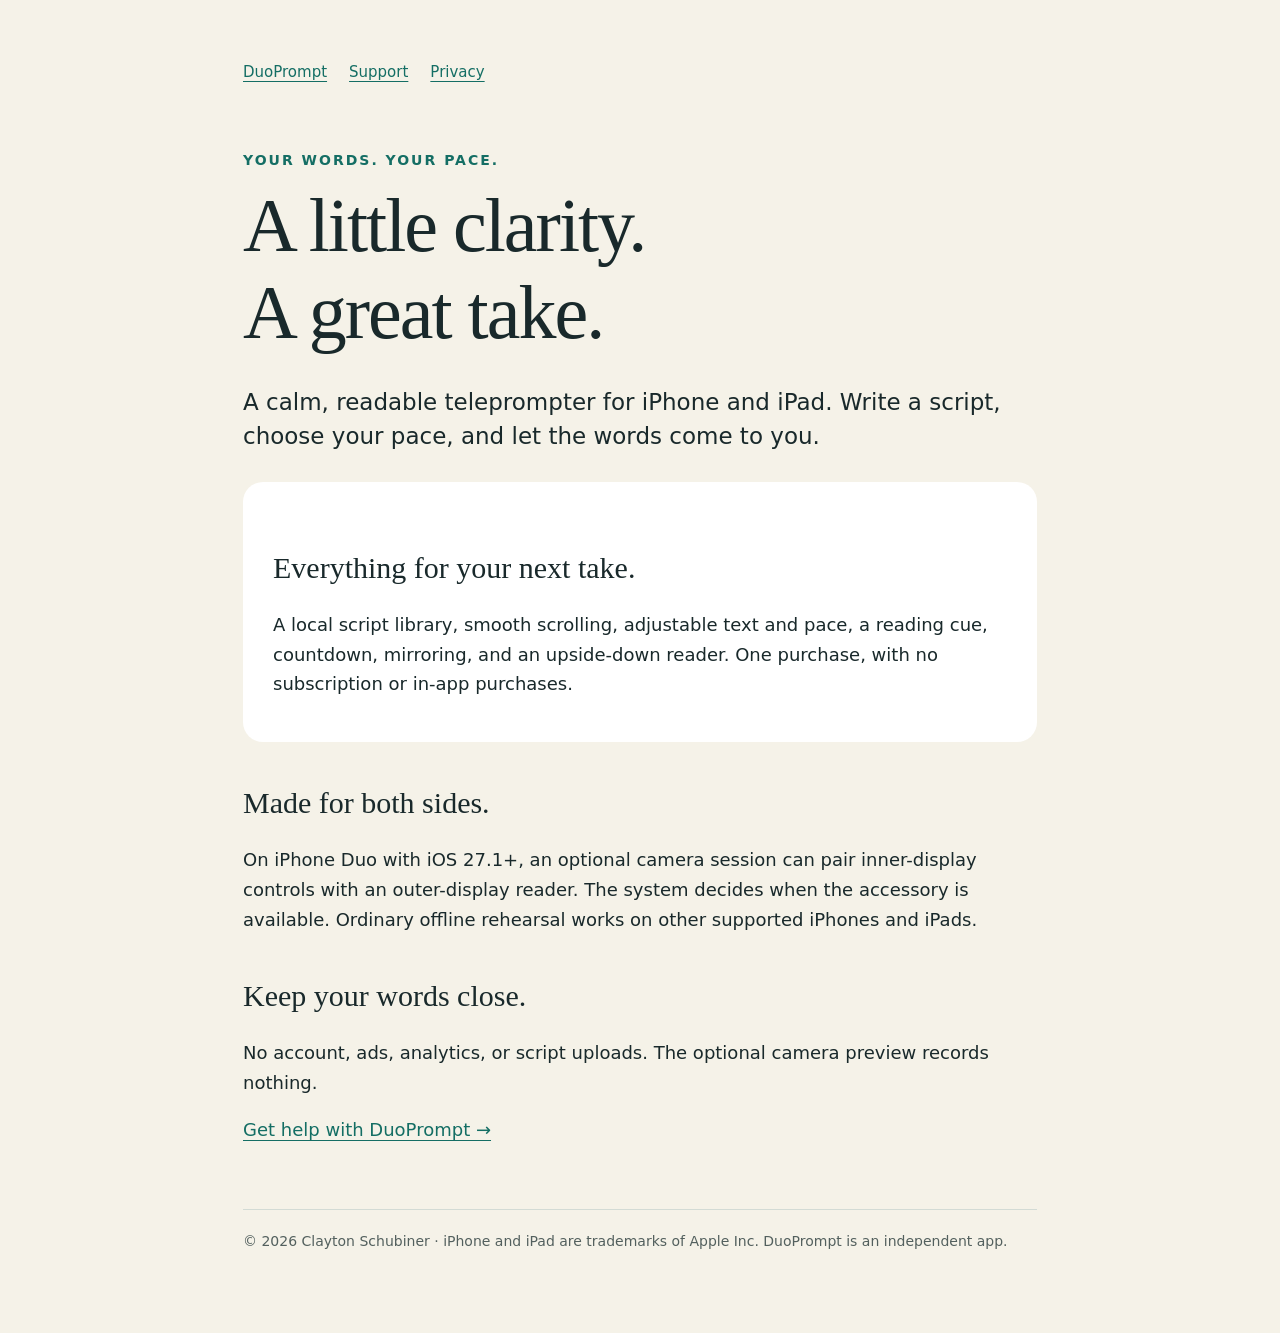
==== index.html @ 7f4309a7 "Publish DuoPrompt support and privacy pages" ====
<!doctype html><html lang="en"><meta charset="utf-8"><meta name="viewport" content="width=device-width,initial-scale=1"><title>DuoPrompt — Your words, your pace</title><meta name="description" content="DuoPrompt is an offline teleprompter for iPhone and iPad, with a camera rehearsal accessory for iPhone Duo."><link rel="stylesheet" href="style.css"><main><nav><a href="./">DuoPrompt</a><a href="support.html">Support</a><a href="privacy.html">Privacy</a></nav><div class="brand">YOUR WORDS. YOUR PACE.</div><h1>A little clarity.<br>A great take.</h1><p class="lead">A calm, readable teleprompter for iPhone and iPad. Write a script, choose your pace, and let the words come to you.</p><div class="box"><h2>Everything for your next take.</h2><p>A local script library, smooth scrolling, adjustable text and pace, a reading cue, countdown, mirroring, and an upside-down reader. One purchase, with no subscription or in-app purchases.</p></div><h2>Made for both sides.</h2><p>On iPhone Duo with iOS 27.1+, an optional camera session can pair inner-display controls with an outer-display reader. The system decides when the accessory is available. Ordinary offline rehearsal works on other supported iPhones and iPads.</p><h2>Keep your words close.</h2><p>No account, ads, analytics, or script uploads. The optional camera preview records nothing.</p><p><a href="support.html">Get help with DuoPrompt →</a></p><footer>© 2026 Clayton Schubiner · iPhone and iPad are trademarks of Apple Inc. DuoPrompt is an independent app.</footer></main></html>
---- style.css ----
:root{color-scheme:light;--paper:#f5f2e8;--ink:#19292b;--teal:#146e64}*{box-sizing:border-box}body{margin:0;background:var(--paper);color:var(--ink);font:18px/1.65 system-ui,-apple-system,sans-serif}main{max-width:850px;margin:0 auto;padding:60px 28px 80px}nav{display:flex;gap:22px;flex-wrap:wrap;margin-bottom:64px;font-size:15px}a{color:var(--teal);text-underline-offset:4px}h1,h2{font-family:Georgia,serif;line-height:1.15;font-weight:500}h1{font-size:clamp(44px,8vw,76px);letter-spacing:-2px;margin:10px 0 28px}h2{font-size:30px;margin-top:44px}.brand{font-weight:700;letter-spacing:2px;font-size:14px;color:var(--teal)}.lead{font-size:23px;line-height:1.5}.box{background:#fff;padding:25px 30px;border-radius:20px;margin:28px 0}.small,footer{font-size:14px;color:#53605e}footer{border-top:1px solid #d3dbd5;margin-top:64px;padding-top:20px}li{margin:10px 0}
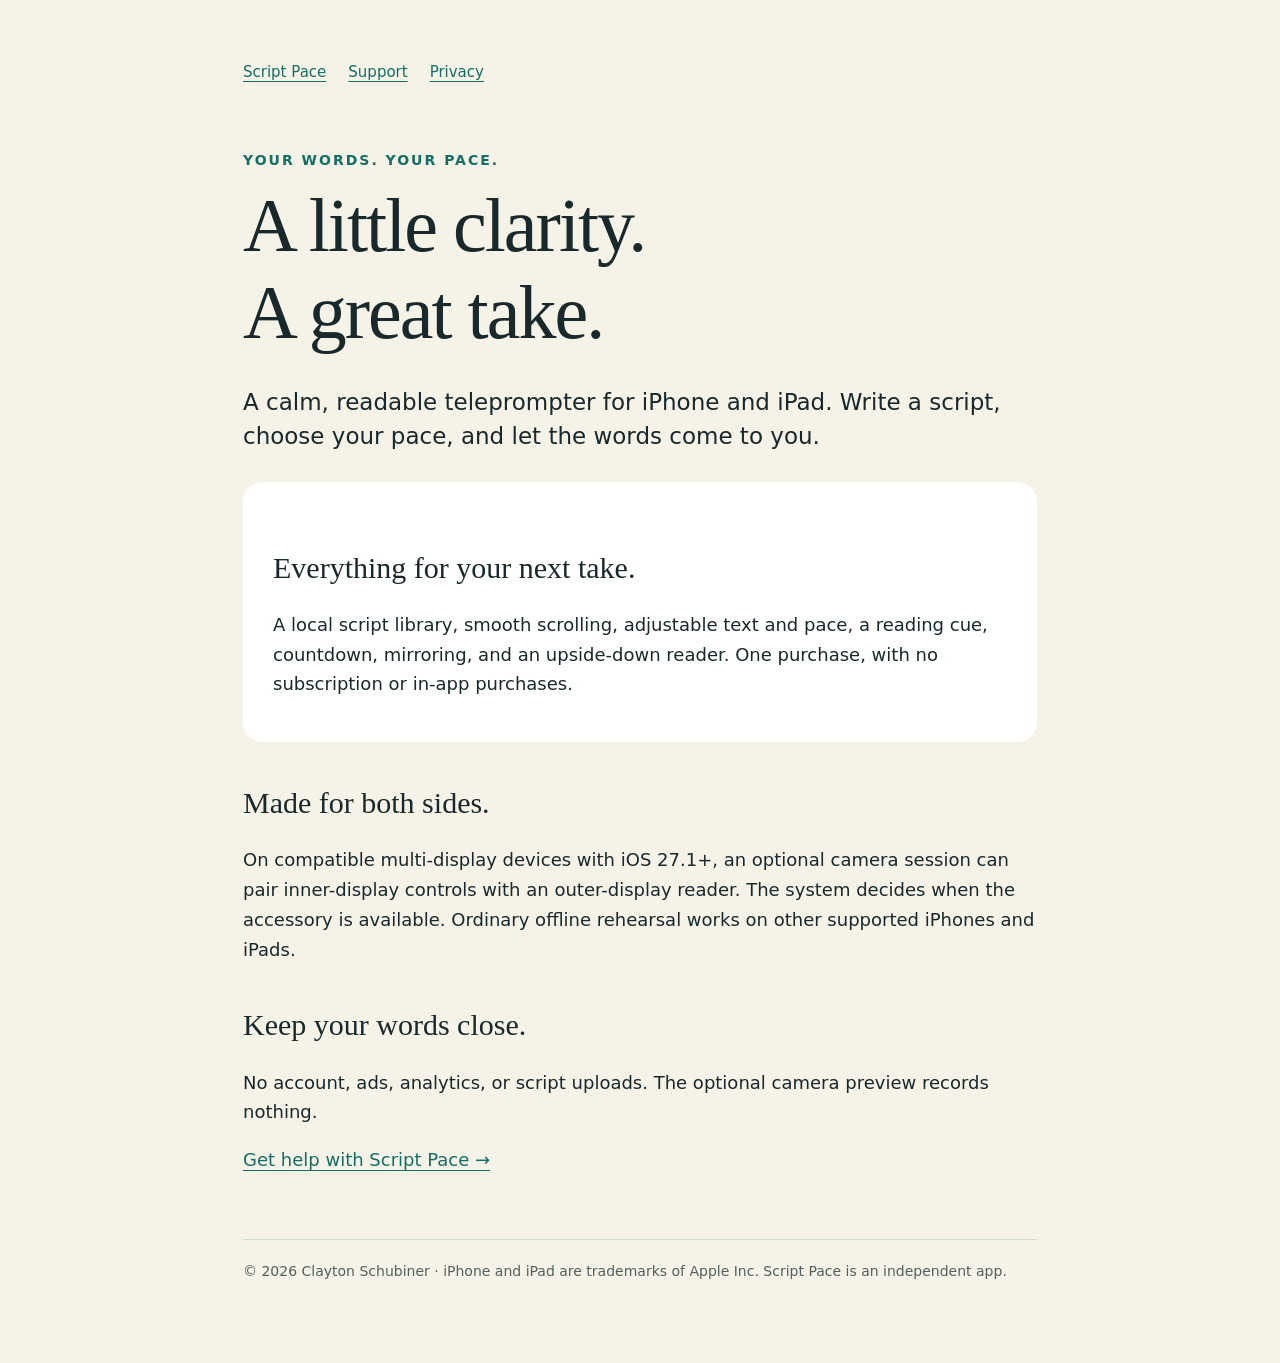
==== commit 5185467b: "Update support pages for Script Pace branding" ====
--- a/index.html
+++ b/index.html
@@ -1 +1 @@
-<!doctype html><html lang="en"><meta charset="utf-8"><meta name="viewport" content="width=device-width,initial-scale=1"><title>DuoPrompt — Your words, your pace</title><meta name="description" content="DuoPrompt is an offline teleprompter for iPhone and iPad, with a camera rehearsal accessory for iPhone Duo."><link rel="stylesheet" href="style.css"><main><nav><a href="./">DuoPrompt</a><a href="support.html">Support</a><a href="privacy.html">Privacy</a></nav><div class="brand">YOUR WORDS. YOUR PACE.</div><h1>A little clarity.<br>A great take.</h1><p class="lead">A calm, readable teleprompter for iPhone and iPad. Write a script, choose your pace, and let the words come to you.</p><div class="box"><h2>Everything for your next take.</h2><p>A local script library, smooth scrolling, adjustable text and pace, a reading cue, countdown, mirroring, and an upside-down reader. One purchase, with no subscription or in-app purchases.</p></div><h2>Made for both sides.</h2><p>On iPhone Duo with iOS 27.1+, an optional camera session can pair inner-display controls with an outer-display reader. The system decides when the accessory is available. Ordinary offline rehearsal works on other supported iPhones and iPads.</p><h2>Keep your words close.</h2><p>No account, ads, analytics, or script uploads. The optional camera preview records nothing.</p><p><a href="support.html">Get help with DuoPrompt →</a></p><footer>© 2026 Clayton Schubiner · iPhone and iPad are trademarks of Apple Inc. DuoPrompt is an independent app.</footer></main></html>
+<!doctype html><html lang="en"><meta charset="utf-8"><meta name="viewport" content="width=device-width,initial-scale=1"><title>Script Pace — Your words, your pace</title><meta name="description" content="Script Pace is an offline teleprompter for iPhone and iPad, with an optional camera rehearsal accessory on compatible devices."><link rel="stylesheet" href="style.css"><main><nav><a href="./">Script Pace</a><a href="support.html">Support</a><a href="privacy.html">Privacy</a></nav><div class="brand">YOUR WORDS. YOUR PACE.</div><h1>A little clarity.<br>A great take.</h1><p class="lead">A calm, readable teleprompter for iPhone and iPad. Write a script, choose your pace, and let the words come to you.</p><div class="box"><h2>Everything for your next take.</h2><p>A local script library, smooth scrolling, adjustable text and pace, a reading cue, countdown, mirroring, and an upside-down reader. One purchase, with no subscription or in-app purchases.</p></div><h2>Made for both sides.</h2><p>On compatible multi-display devices with iOS 27.1+, an optional camera session can pair inner-display controls with an outer-display reader. The system decides when the accessory is available. Ordinary offline rehearsal works on other supported iPhones and iPads.</p><h2>Keep your words close.</h2><p>No account, ads, analytics, or script uploads. The optional camera preview records nothing.</p><p><a href="support.html">Get help with Script Pace →</a></p><footer>© 2026 Clayton Schubiner · iPhone and iPad are trademarks of Apple Inc. Script Pace is an independent app.</footer></main></html>
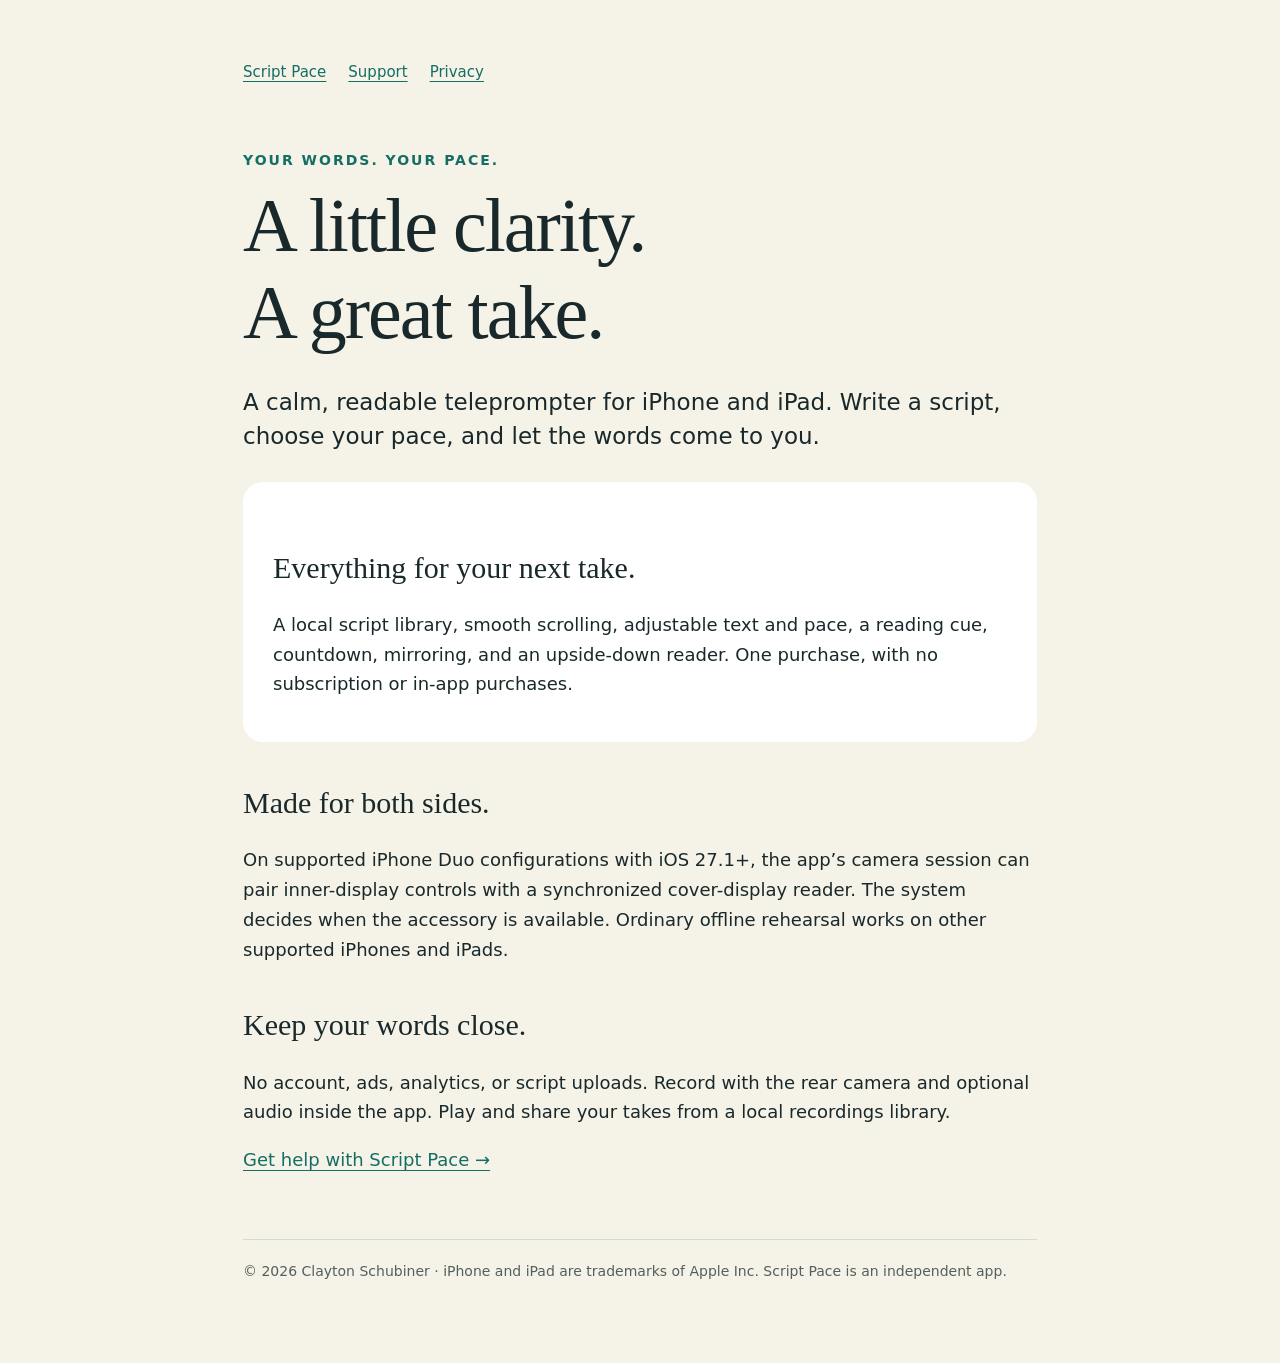
==== commit cb60742a: "Document local recording, permissions, and supported cover reader" ====
--- a/index.html
+++ b/index.html
@@ -1 +1 @@
-<!doctype html><html lang="en"><meta charset="utf-8"><meta name="viewport" content="width=device-width,initial-scale=1"><title>Script Pace — Your words, your pace</title><meta name="description" content="Script Pace is an offline teleprompter for iPhone and iPad, with an optional camera rehearsal accessory on compatible devices."><link rel="stylesheet" href="style.css"><main><nav><a href="./">Script Pace</a><a href="support.html">Support</a><a href="privacy.html">Privacy</a></nav><div class="brand">YOUR WORDS. YOUR PACE.</div><h1>A little clarity.<br>A great take.</h1><p class="lead">A calm, readable teleprompter for iPhone and iPad. Write a script, choose your pace, and let the words come to you.</p><div class="box"><h2>Everything for your next take.</h2><p>A local script library, smooth scrolling, adjustable text and pace, a reading cue, countdown, mirroring, and an upside-down reader. One purchase, with no subscription or in-app purchases.</p></div><h2>Made for both sides.</h2><p>On compatible multi-display devices with iOS 27.1+, an optional camera session can pair inner-display controls with an outer-display reader. The system decides when the accessory is available. Ordinary offline rehearsal works on other supported iPhones and iPads.</p><h2>Keep your words close.</h2><p>No account, ads, analytics, or script uploads. The optional camera preview records nothing.</p><p><a href="support.html">Get help with Script Pace →</a></p><footer>© 2026 Clayton Schubiner · iPhone and iPad are trademarks of Apple Inc. Script Pace is an independent app.</footer></main></html>
+<!doctype html><html lang="en"><meta charset="utf-8"><meta name="viewport" content="width=device-width,initial-scale=1"><title>Script Pace — Your words, your pace</title><meta name="description" content="Script Pace is an offline teleprompter for iPhone and iPad, with an integrated video recording and an optional cover-display reader on compatible devices."><link rel="stylesheet" href="style.css"><main><nav><a href="./">Script Pace</a><a href="support.html">Support</a><a href="privacy.html">Privacy</a></nav><div class="brand">YOUR WORDS. YOUR PACE.</div><h1>A little clarity.<br>A great take.</h1><p class="lead">A calm, readable teleprompter for iPhone and iPad. Write a script, choose your pace, and let the words come to you.</p><div class="box"><h2>Everything for your next take.</h2><p>A local script library, smooth scrolling, adjustable text and pace, a reading cue, countdown, mirroring, and an upside-down reader. One purchase, with no subscription or in-app purchases.</p></div><h2>Made for both sides.</h2><p>On supported iPhone Duo configurations with iOS 27.1+, the app’s camera session can pair inner-display controls with a synchronized cover-display reader. The system decides when the accessory is available. Ordinary offline rehearsal works on other supported iPhones and iPads.</p><h2>Keep your words close.</h2><p>No account, ads, analytics, or script uploads. Record with the rear camera and optional audio inside the app. Play and share your takes from a local recordings library.</p><p><a href="support.html">Get help with Script Pace →</a></p><footer>© 2026 Clayton Schubiner · iPhone and iPad are trademarks of Apple Inc. Script Pace is an independent app.</footer></main></html>
